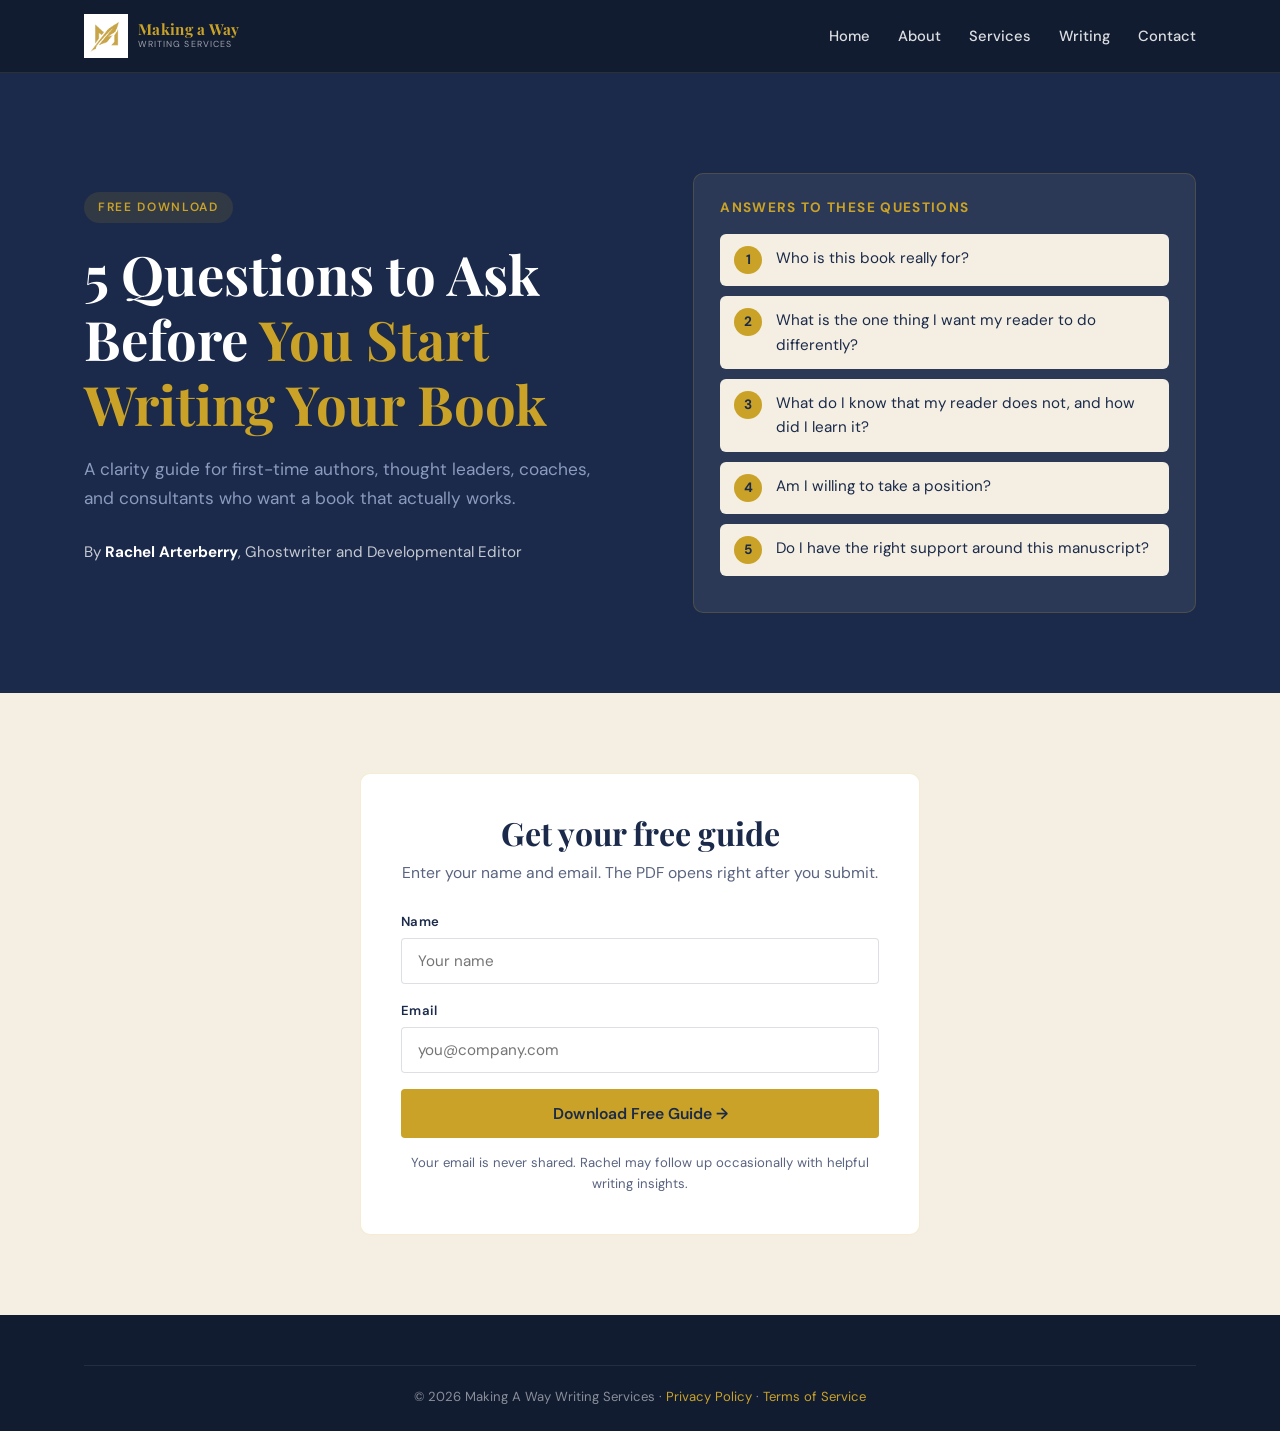
==== free-guide.html @ ee541e5e "Create free-guide.html" ====
<!DOCTYPE html>
<html lang="en">
<head>
<meta charset="UTF-8">
<meta name="viewport" content="width=device-width, initial-scale=1.0">
<title>Free Guide: 5 Questions to Ask Before You Write Your Book | Making A Way Writing Services</title>
<meta name="description" content="Free clarity guide from Rachel Arterberry, ghostwriter and developmental editor, for first-time authors, thought leaders, coaches, and consultants.">
<link rel="preconnect" href="https://fonts.googleapis.com">
<link href="https://fonts.googleapis.com/css2?family=Playfair+Display:ital,wght@0,400;0,600;0,700;1,400;1,600&family=DM+Sans:wght@300;400;500;600&display=swap" rel="stylesheet">
<style>
:root {
  --navy: #1B2A4A; --navy-dark: #111c31; --gold: #C9A227; --gold-light: #E8C55A;
  --cream: #F4EFE2; --white: #FFFFFF; --text: #1a1a2e; --text-muted: #5a6480;
  --text-light: #8A9BBF; --border: rgba(201,162,39,0.2);
  --font-display: 'Playfair Display', Georgia, serif;
  --font-body: 'DM Sans', sans-serif;
  --transition: 0.3s cubic-bezier(0.4,0,0.2,1);
  --shadow-md: 0 8px 32px rgba(27,42,74,0.12);
}
*, *::before, *::after { box-sizing: border-box; margin: 0; padding: 0; }
body { font-family: var(--font-body); color: var(--text); background: var(--white); line-height: 1.6; }
h1, h2, h3, h4 { font-family: var(--font-display); line-height: 1.2; }
.container { max-width: 1160px; margin: 0 auto; padding: 0 24px; }

.nav { background: var(--navy-dark); border-bottom: 1px solid rgba(201,162,39,0.15); }
.nav-inner { display: flex; align-items: center; justify-content: space-between; padding: 0 24px; max-width: 1160px; margin: 0 auto; height: 72px; }
.nav-logo { display: flex; align-items: center; gap: 10px; text-decoration: none; }
.nav-logo img { width: 44px; height: 44px; object-fit: contain; background: transparent; display: block; }
.nav-logo-main { font-family: var(--font-display); font-size: 0.95rem; font-weight: 700; color: var(--gold); line-height: 1.1; letter-spacing: 0.02em; }
.nav-logo-sub { font-size: 0.55rem; color: rgba(255,255,255,0.6); letter-spacing: 0.12em; text-transform: uppercase; }
.nav-links { display: flex; gap: 28px; list-style: none; }
.nav-links a { color: rgba(255,255,255,0.85); text-decoration: none; font-size: 0.92rem; font-weight: 500; transition: color var(--transition); }
.nav-links a:hover { color: var(--gold); }

.hero { background: var(--navy); padding: 100px 0 80px; color: var(--white); }
.hero-grid { display: grid; grid-template-columns: 1.1fr 1fr; gap: 56px; align-items: center; }
.eyebrow { display: inline-block; font-size: 0.75rem; font-weight: 600; letter-spacing: 0.14em; text-transform: uppercase; color: var(--gold); background: rgba(201,162,39,0.12); padding: 6px 14px; border-radius: 20px; margin-bottom: 18px; }
.hero h1 { font-size: clamp(2rem, 4.5vw, 3.4rem); color: var(--white); margin-bottom: 18px; }
.hero h1 span { color: var(--gold); }
.hero p.lead { color: var(--text-light); font-size: 1.08rem; margin-bottom: 26px; line-height: 1.7; max-width: 520px; }
.hero .attribution { color: rgba(255,255,255,0.75); font-size: 0.95rem; margin-bottom: 30px; }
.hero .attribution strong { color: var(--white); }

.questions-card { background: rgba(244,239,226,0.08); border: 1px solid var(--border); border-radius: 10px; padding: 26px; }
.questions-card h3 { color: var(--gold); font-family: var(--font-body); font-size: 0.85rem; letter-spacing: 0.1em; text-transform: uppercase; margin-bottom: 18px; }
.q-item { display: flex; gap: 14px; padding: 12px 14px; background: var(--cream); border-radius: 6px; margin-bottom: 10px; color: var(--navy); font-size: 0.95rem; }
.q-num { flex: 0 0 28px; width: 28px; height: 28px; border-radius: 50%; background: var(--gold); color: var(--navy); font-weight: 700; display: flex; align-items: center; justify-content: center; font-size: 0.85rem; }

.form-section { background: var(--cream); padding: 80px 0; }
.form-wrap { max-width: 560px; margin: 0 auto; background: var(--white); border: 1px solid var(--border); border-radius: 10px; padding: 40px; }
.form-wrap h2 { color: var(--navy); font-size: clamp(1.5rem, 2.5vw, 2rem); text-align: center; margin-bottom: 8px; }
.form-wrap p.sub { text-align: center; color: var(--text-muted); margin-bottom: 26px; font-size: 0.98rem; }

.form-field { display: flex; flex-direction: column; gap: 6px; margin-bottom: 16px; }
.form-field label { font-size: 0.82rem; font-weight: 600; color: var(--navy); letter-spacing: 0.03em; }
.form-field input {
  padding: 12px 16px; border-radius: 4px; border: 1.5px solid rgba(27,42,74,0.15);
  font-family: var(--font-body); font-size: 0.95rem; color: var(--text);
  background: var(--white); transition: border-color var(--transition); outline: none;
}
.form-field input:focus { border-color: var(--gold); box-shadow: 0 0 0 3px rgba(201,162,39,0.12); }

.btn { display: inline-flex; align-items: center; justify-content: center; padding: 14px 26px; font-size: 0.98rem; font-weight: 600; border-radius: 4px; text-decoration: none; transition: var(--transition); border: none; cursor: pointer; font-family: var(--font-body); }
.btn-gold { background: var(--gold); color: var(--navy); width: 100%; }
.btn-gold:hover { background: var(--gold-light); transform: translateY(-2px); box-shadow: var(--shadow-md); }
.form-note { text-align: center; font-size: 0.82rem; color: var(--text-muted); margin-top: 14px; }

footer { background: var(--navy-dark); padding: 50px 0 24px; color: rgba(255,255,255,0.7); }
.footer-bottom { border-top: 1px solid rgba(255,255,255,0.08); padding-top: 20px; font-size: 0.82rem; color: rgba(255,255,255,0.5); text-align: center; }
footer a { color: var(--gold); text-decoration: none; }

@media (max-width: 900px) {
  .hero-grid { grid-template-columns: 1fr; gap: 32px; }
  .nav-links { display: none; }
}
</style>
</head>
<body>

<nav class="nav">
  <div class="nav-inner">
    <a class="nav-logo" href="index.html">
      <img src="images/icon-white-square.png" alt="Making A Way Writing Services logo">
      <div>
        <div class="nav-logo-main">Making a Way</div>
        <div class="nav-logo-sub">Writing Services</div>
      </div>
    </a>
    <ul class="nav-links">
      <li><a href="index.html">Home</a></li>
      <li><a href="index.html#page-about">About</a></li>
      <li><a href="index.html#page-services">Services</a></li>
      <li><a href="index.html#page-writing">Writing</a></li>
      <li><a href="index.html#page-contact">Contact</a></li>
    </ul>
  </div>
</nav>

<section class="hero">
  <div class="container">
    <div class="hero-grid">
      <div>
        <span class="eyebrow">Free Download</span>
        <h1>5 Questions to Ask Before <span>You Start Writing Your Book</span></h1>
        <p class="lead">A clarity guide for first-time authors, thought leaders, coaches, and consultants who want a book that actually works.</p>
        <p class="attribution">By <strong>Rachel Arterberry</strong>, Ghostwriter and Developmental Editor</p>
      </div>
      <div class="questions-card">
        <h3>Answers to these questions</h3>
        <div class="q-item"><div class="q-num">1</div>Who is this book really for?</div>
        <div class="q-item"><div class="q-num">2</div>What is the one thing I want my reader to do differently?</div>
        <div class="q-item"><div class="q-num">3</div>What do I know that my reader does not, and how did I learn it?</div>
        <div class="q-item"><div class="q-num">4</div>Am I willing to take a position?</div>
        <div class="q-item"><div class="q-num">5</div>Do I have the right support around this manuscript?</div>
      </div>
    </div>
  </div>
</section>

<section class="form-section">
  <div class="container">
    <div class="form-wrap">
      <h2>Get your free guide</h2>
      <p class="sub">Enter your name and email. The PDF opens right after you submit.</p>

      <form
        name="lead-magnet"
        method="POST"
        data-netlify="true"
        data-netlify-honeypot="bot-field"
        action="downloads/5-questions-before-you-write-your-book.pdf"
      >
        <input type="hidden" name="form-name" value="lead-magnet" />
        <p style="display:none"><label>Do not fill this out: <input name="bot-field" /></label></p>

        <div class="form-field">
          <label for="lead-name">Name</label>
          <input type="text" id="lead-name" name="name" placeholder="Your name" required>
        </div>
        <div class="form-field">
          <label for="lead-email">Email</label>
          <input type="email" id="lead-email" name="email" placeholder="you@company.com" required>
        </div>

        <button type="submit" class="btn btn-gold">Download Free Guide →</button>
        <p class="form-note">Your email is never shared. Rachel may follow up occasionally with helpful writing insights.</p>
      </form>
    </div>
  </div>
</section>

<footer>
  <div class="container">
    <div class="footer-bottom">
      © 2026 Making A Way Writing Services · <a href="privacy.html">Privacy Policy</a> · <a href="terms.html">Terms of Service</a>
    </div>
  </div>
</footer>

</body>
</html>
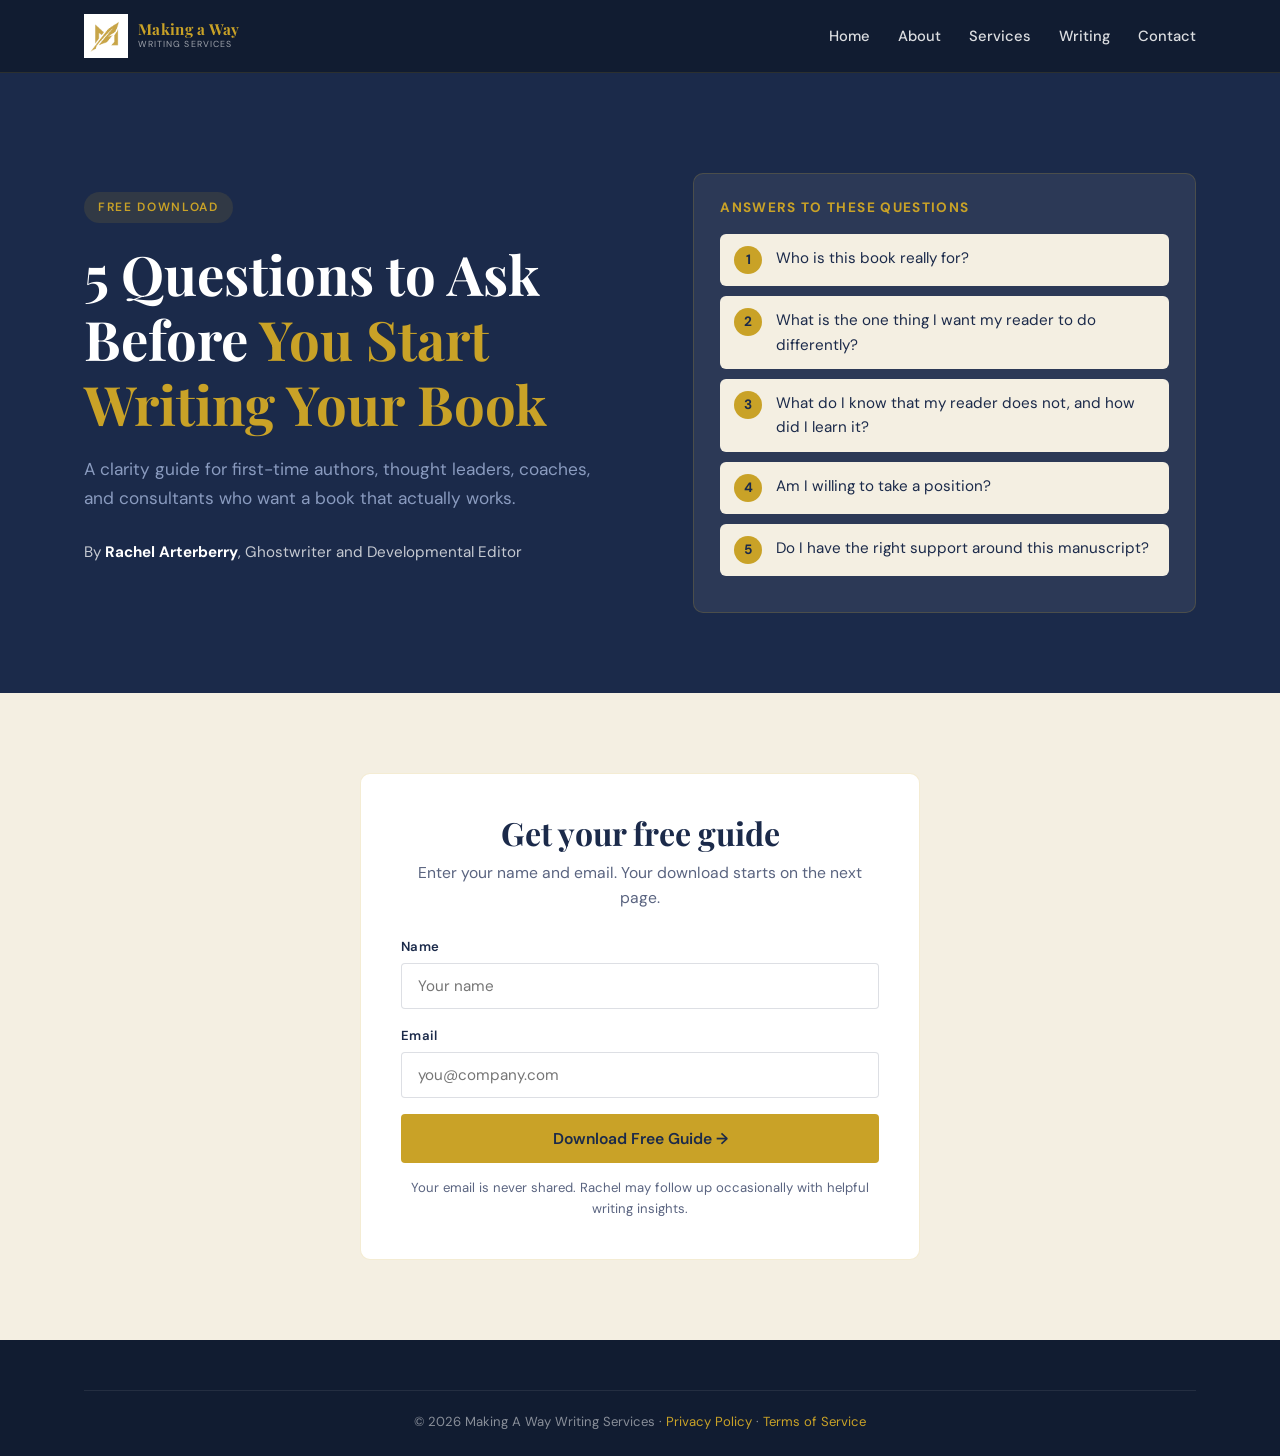
==== commit 83e3c38b: "Update free-guide.html" ====
--- a/free-guide.html
+++ b/free-guide.html
@@ -121,14 +121,14 @@
   <div class="container">
     <div class="form-wrap">
       <h2>Get your free guide</h2>
-      <p class="sub">Enter your name and email. The PDF opens right after you submit.</p>
+      <p class="sub">Enter your name and email.  Your download starts on the next page.</p>
 
       <form
         name="lead-magnet"
         method="POST"
         data-netlify="true"
         data-netlify-honeypot="bot-field"
-        action="downloads/5-questions-before-you-write-your-book.pdf"
+        action="guide-thanks.html"
       >
         <input type="hidden" name="form-name" value="lead-magnet" />
         <p style="display:none"><label>Do not fill this out: <input name="bot-field" /></label></p>
